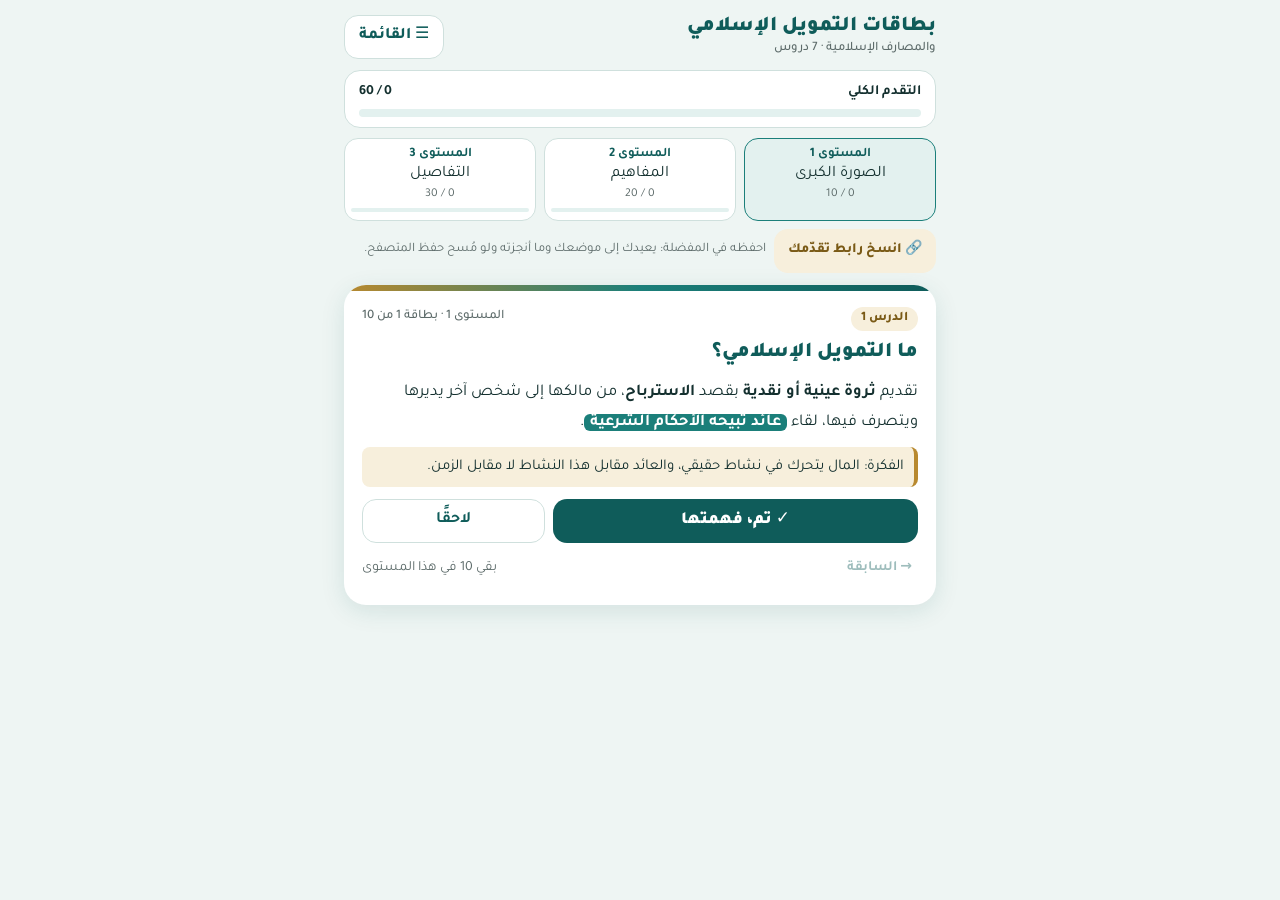
==== cards/index.html @ fa252588 "إضافة حزمة مذاكرة التمويل الإسلامي: المذكرة المدمجة والملخص وموقع البطاقات Co-Authored-By: Claude Op" ====
<!DOCTYPE html><html lang="ar" dir="rtl"><head><meta charset="utf-8"><meta name="viewport" content="width=device-width,initial-scale=1">
<title>بطاقات التمويل الإسلامي</title>
<link rel="preconnect" href="https://fonts.googleapis.com"><link rel="preconnect" href="https://fonts.gstatic.com" crossorigin>
<link href="https://fonts.googleapis.com/css2?family=Tajawal:wght@400;500;700;800;900&display=swap" rel="stylesheet">
<style>
/* VOICE: هادئ تعليمي، بطاقة مذاكرة واحدة في كل مرة
   IDEA: بطاقات الحفظ الورقية في علبة مرتبة بالمستويات
   PICTURE: البطاقة نفسها هي الصورة: بيضاء بشريط تدرّج علوي
   COLOUR and TYPE: أخضر مزرق teal مع ذهبي، خط تجوال
   LAYOUT: عمود واحد حتى 620px: رأس، تقدم، مستويات، بطاقة، أزرار */
:root{color-scheme:light dark;--bg:light-dark(#eef5f3,#0b1c1b);--card:light-dark(#fff,#132b2a);--ink:light-dark(#14302f,#e5f0ee);--mut:light-dark(#5d6b6a,#9fb5b2);--teal:light-dark(#0f5c5a,#5cc4bd);--teal2:#1b7f7a;--tealL:light-dark(#e3f1ef,#1b3b39);--gold:#b8892f;--goldL:light-dark(#f7efdc,#3a3020);--rose:light-dark(#9c3d3d,#e58a8a);--roseL:light-dark(#f6e6e3,#3a2222);--line:light-dark(#cfe0dd,#24423f)}
:root[data-theme=light]{color-scheme:light}:root[data-theme=dark]{color-scheme:dark}
*{box-sizing:border-box;min-width:0}
body{margin:0;background:var(--bg);color:var(--ink);font:16px/1.6 Tajawal,system-ui,sans-serif;overflow-x:clip}
.wrap{max-width:620px;margin:0 auto;padding:14px 14px 40px}
header{display:flex;align-items:center;justify-content:space-between;gap:10px;margin-bottom:10px}
header h1{font-size:21px;font-weight:900;margin:0;color:var(--teal);line-height:1.2}
header small{display:block;color:var(--mut);font-size:13px;font-weight:500}
button{font:inherit;cursor:pointer;border:0;border-radius:14px;min-height:44px}
button:focus-visible{outline:3px solid var(--gold);outline-offset:2px}
.menuBtn{background:var(--card);color:var(--teal);font-weight:800;padding:0 14px;border:1px solid var(--line)}
.total{background:var(--card);border:1px solid var(--line);border-radius:16px;padding:10px 14px;margin-bottom:10px}
.total .row{display:flex;justify-content:space-between;font-weight:700;font-size:14px}
.bar{height:8px;background:var(--tealL);border-radius:9px;overflow:hidden;margin-top:6px}
.bar i{display:block;height:100%;background:linear-gradient(to left,var(--gold),var(--teal2));border-radius:9px;transition:width .4s}
.levels{display:grid;grid-template-columns:repeat(3,minmax(0,1fr));gap:8px;margin-bottom:8px}
.lv{background:var(--card);border:1.5px solid var(--line);color:var(--ink);padding:8px 6px;text-align:center;position:relative;line-height:1.3}
.lv b{display:block;font-size:13px;color:var(--teal)}
.lv span{display:block;font-size:12px;color:var(--mut);margin-top:2px}
.lv .mini{height:4px;background:var(--tealL);border-radius:4px;margin-top:5px;overflow:hidden}.lv .mini i{display:block;height:100%;background:var(--teal2)}
.lv.on{border-color:var(--teal2);background:var(--tealL)}
.lv .ck{position:absolute;top:-7px;left:-5px;background:var(--gold);color:#fff;border-radius:50%;width:20px;height:20px;font-size:12px;line-height:20px;font-weight:900}
.link{display:flex;gap:8px;align-items:center;margin-bottom:12px;flex-wrap:wrap}
.link button{background:var(--goldL);color:#7a5a16;font-weight:800;padding:0 14px;font-size:14px}
.link p{margin:0;font-size:13px;color:var(--mut);flex:1 1 200px}
.card{background:var(--card);border-radius:22px;box-shadow:0 6px 24px rgba(15,92,90,.12);overflow:hidden;animation:in .35s ease}
.card::before{content:"";display:block;height:6px;background:linear-gradient(to left,var(--teal),var(--teal2),var(--gold))}
@keyframes in{from{opacity:0;transform:translateY(10px)}to{opacity:1;transform:none}}
@media(prefers-reduced-motion:reduce){.card{animation:none}}
.cin{padding:16px 18px 18px}
.meta{display:flex;justify-content:space-between;gap:8px;flex-wrap:wrap;margin-bottom:8px}
.chap{background:var(--goldL);color:#7a5a16;font-weight:800;font-size:13px;border-radius:20px;padding:2px 10px}
:root[data-theme=dark] .chap,:root[data-theme=dark] .link button{color:#e6c27a}
.pos{color:var(--mut);font-size:13px;font-weight:500}
.card h2{font-size:21px;font-weight:900;margin:2px 0 10px;color:var(--teal);line-height:1.35}
.body{font-size:16.5px;line-height:1.85}
.body ul,.body ol{margin:4px 0;padding-right:20px}
.body li{margin-bottom:3px}
.body table{width:100%;border-collapse:collapse;font-size:14.5px;margin:6px 0;line-height:1.5}
.body th{background:var(--teal2);color:#fff;padding:5px 7px;text-align:right}
.body td{border-bottom:1px solid var(--line);padding:5px 7px;vertical-align:top}
.body td:first-child{font-weight:700;color:var(--teal)}
.k{background:var(--teal2);color:#fff;border-radius:6px;padding:0 6px;font-weight:700}
.v{color:var(--gold);font-weight:700}
.tip{background:var(--goldL);border-right:4px solid var(--gold);border-radius:8px;padding:6px 10px;margin-top:8px;font-size:15px}
.warn{background:var(--roseL);border-right:4px solid var(--rose);border-radius:8px;padding:6px 10px;margin-top:8px;font-size:15px}
.done-badge{color:var(--teal2);font-weight:800;font-size:13px}
.acts{display:grid;grid-template-columns:2fr 1fr;gap:8px;margin-top:12px}
#ok{background:var(--teal);color:#fff;font-weight:900;font-size:17px}
:root[data-theme=dark] #ok{background:#1b7f7a}
#later{background:var(--card);color:var(--teal);border:1.5px solid var(--line);font-weight:700}
.sub{display:flex;justify-content:space-between;align-items:center;margin-top:8px;font-size:14px;color:var(--mut)}
.sub button{background:none;color:var(--teal);font-weight:700;padding:0 6px;min-height:36px}
.toast{position:fixed;bottom:20px;left:50%;transform:translateX(-50%);background:var(--teal);color:#fff;padding:8px 18px;border-radius:20px;font-weight:800;opacity:0;transition:.3s;pointer-events:none;z-index:9}
.toast.show{opacity:1}
.fin{text-align:center;padding:26px 18px}
.fin .big{font-size:52px}
.fin h2{margin:6px 0}
.fin button{display:block;width:100%;margin-top:10px;font-weight:800}
.fin .p1{background:var(--teal);color:#fff}.fin .p2{background:var(--tealL);color:var(--teal)}
.sheet{position:fixed;inset:0;background:rgba(0,0,0,.4);display:none;z-index:8}
.sheet.open{display:block}
.sheet .pn{position:absolute;bottom:0;left:0;right:0;max-height:80vh;overflow:auto;background:var(--card);border-radius:22px 22px 0 0;padding:14px 16px 24px;max-width:620px;margin:0 auto}
.sheet h3{margin:0 0 8px;color:var(--teal)}
.it{display:flex;gap:8px;align-items:center;width:100%;text-align:right;background:none;color:var(--ink);border-bottom:1px solid var(--line);border-radius:0;padding:6px 2px;font-size:15px}
.it .st{flex:none;width:24px;height:24px;border-radius:50%;background:var(--tealL);color:var(--teal);font-size:12px;line-height:24px;text-align:center;font-weight:800}
.it.d .st{background:var(--teal2);color:#fff}
.it.cur{background:var(--goldL)}
.rst{margin-top:12px;background:var(--roseL);color:var(--rose);font-weight:800;width:100%}
.confirm{display:none;margin-top:8px;gap:8px}.confirm.open{display:flex}
.confirm button{flex:1;font-weight:800}.confirm .y{background:var(--rose);color:#fff}.confirm .n{background:var(--tealL);color:var(--teal)}
.close{float:left;background:var(--tealL);color:var(--teal);font-weight:800;padding:0 12px}
</style></head><body>
<div class="wrap">
<header><div><h1>بطاقات التمويل الإسلامي</h1><small>والمصارف الإسلامية · 7 دروس</small></div><button class="menuBtn" id="menu">☰ القائمة</button></header>
<div class="total"><div class="row"><span>التقدم الكلي</span><span id="tot"></span></div><div class="bar"><i id="totBar"></i></div></div>
<div class="levels" id="levels"></div>
<div class="link"><button id="copy">🔗 انسخ رابط تقدّمك</button><p>احفظه في المفضلة: يعيدك إلى موضعك وما أنجزته ولو مُسح حفظ المتصفح.</p></div>
<main id="stage"></main>
</div>
<div class="sheet" id="sheet"><div class="pn"><button class="close" id="closeS">إغلاق</button><h3 id="sTitle"></h3><div id="sList"></div>
<button class="rst" id="rst">إعادة تعيين تقدّم هذا المستوى</button>
<div class="confirm" id="cf"><button class="y" id="cy">نعم، أعِد التعيين</button><button class="n" id="cn">تراجع</button></div></div></div>
<div class="toast" id="toast"></div>
<script>
{
const BASE="";
const LEVELS=[{n:1,name:"الصورة الكبرى"},{n:2,name:"المفاهيم"},{n:3,name:"التفاصيل"}];
const C=[
// ===== المستوى 1 =====
[1,"الدرس 1","ما التمويل الإسلامي؟","تقديم <b>ثروة عينية أو نقدية</b> بقصد <b>الاسترباح</b>، من مالكها إلى شخص آخر يديرها ويتصرف فيها، لقاء <span class='k'>عائد تبيحه الأحكام الشرعية</span>.<div class='tip'>الفكرة: المال يتحرك في نشاط حقيقي، والعائد مقابل هذا النشاط لا مقابل الزمن.</div>"],
[1,"الدرس 1","بماذا يفترق عن التمويل الربوي؟","محل العقد في الإسلامي <span class='k'>السلعة</span>، وفي الربوي <span class='k'>النقد</span>.<br>الإسلامي <b>عقد واحد</b> يجمع التمويل والتبادل، والربوي عقدان. ولا ربح في الإسلامي على <b>تأخير السداد</b>."],
[1,"الدرس 1","ما ضوابط التمويل الإسلامي؟","خمسة ضوابط: منع الربا، ووجود أصل حقيقي، والخلو من الغرر، وتقاسم المخاطر والعوائد، وعدم تمويل المحرمات.<div class='tip'>من ينهي هذه البطاقة يعرف «بوابة» أي صيغة: هل مرّت بالضوابط الخمسة؟</div>"],
[1,"الدرس 2","ما المصرف الإسلامي؟","مؤسسة مالية مصرفية <b>تجمع الأموال وتوظفها</b> وتقدم الخدمات المصرفية، وينص قانون إنشائها صراحة على الالتزام بالشريعة و<span class='k'>عدم التعامل بالفائدة</span> أخذًا وعطاءً.<br>نشأ في العصر الحديث: من مصر 1963 إلى التحول الواسع بعد 2000."],
[1,"الدرس 2","الوساطة الاستثمارية: قلب المصرف الإسلامي","البنك التقليدي <b>وسيط مالي</b>: يقترض بفائدة ويقرض بفائدة أعلى.<br>البنك الإسلامي <b>وسيط استثماري</b>: يكون <b>بائعًا أو مؤجرًا أو شريكًا أو رب مال</b>، ويربح من النشاط نفسه."],
[1,"الدرس 3","المرابحة للآمر بالشراء","العميل يعد بشراء سلعة، فيشتريها المصرف ويقبضها، ثم يبيعها له بربح.<br>ثلاث خطوات: <b>وعد ← تملّك وقبض ← بيع</b>."],
[1,"الدرس 3","التورق","شراء سلعة بثمن مؤجل ثم بيعها نقدًا للحصول على <b>السيولة</b>.<br>الفقهي الفردي <span class='k'>جائز</span>، والمصرفي المنظم والعكسي <b>لا يجوزان</b> بقرار مجمع الفقه الدولي 179."],
[1,"الدرس 4","الإيجار التمويلي (المنتهي بالتمليك)","المصرف يشتري السلعة، ثم يؤجرها للعميل بأقساط مدة معينة، ثم تنتقل ملكيتها له <b>ببيع أو هبة</b>.<br>حكمه: <b>عقدان في عقد محرّم</b>، و<b>عقدان منفصلان جائز بشروط</b>."],
[1,"الدرسان 5 و6","السلم والاستصناع","<b>السلم:</b> ثمن حالّ الآن، وسلعة موصوفة تُسلَّم لاحقًا.<br><b>الاستصناع:</b> طلب صنع شيء بمواصفات (كبناء منزل)، والثمن مؤجل غالبًا.<br>ولكلٍّ منهما صورة <b>موازية</b> يتوسط فيها البنك بعقدين."],
[1,"الدرس 7","البطاقات الائتمانية","أداة دفع وسحب تمكّن حاملها من <b>الشراء بأجل على ذمة مصدرها</b>.<br>لها ثلاثة أنواع وخمسة أطراف، وأحكامها في <span class='k'>المعيار الشرعي 61</span>."],
// ===== المستوى 2 =====
[2,"الدرس 1","تعريف التمويل (عامًا)","تحديد احتياجات الأفراد والمنظمات والشركات من الموارد النقدية، وتحديد سبل جمعها واستخدامها، مع الأخذ في الحسبان المخاطر المرتبطة بمشاريعهم.<div class='tip'>ثلاث كلمات: <b>الاحتياج · المصدر · المخاطر</b></div>"],
[2,"الدرس 1","التمويل في الاقتصاد الإسلامي: نشاطان","<table><tr><th>النشاط الربحي (المعاملات)</th><th>غير الربحي (التبرعات)</th></tr><tr><td>تحريم أكل أموال الناس بالباطل</td><td>القرض والوقف</td></tr><tr><td>الغرم بالغنم</td><td>الصدقة والزكاة</td></tr></table>سؤال الدرس: ما العلاقة بين <b>الربا والصدقة</b>؟"],
[2,"الدرس 1","العقود المسماة في النشاط الربحي (7)","<ol><li>البيع الآجل</li><li>السلم</li><li>الاستصناع</li><li>المشاركة</li><li>المضاربة</li><li>المساقاة والمزارعة</li><li>الإجارة</li></ol>"],
[2,"الدرس 1","خصائص التمويل الإسلامي (7)","<ol><li>المال وسيلة، فلا يحقق الربح من ذاته</li><li>ارتباط التمويل بالسوق الحقيقية</li><li>التملك أساس الربح</li><li>اعتماد السوق آلية لتحديد العائد</li><li>العدالة التعاقدية ومنع الاحتكار</li><li>الالتزام الأخلاقي</li><li>العدالة في توزيع الربح والخسارة</li></ol>"],
[2,"الدرس 1","الضوابط الخمسة بمعانيها","<table><tr><td>منع الربا</td><td>لا أخذ ولا دفع للفوائد</td></tr><tr><td>أصل حقيقي</td><td>سلعة أو خدمة حقيقية</td></tr><tr><td>الخلو من الغرر</td><td>وضوح تام في الشروط والأطراف</td></tr><tr><td>تقاسم المخاطر</td><td>لا ضمان للعائد دون مشاركة في المخاطر</td></tr><tr><td>لا محرمات</td><td>كالخمور والقمار</td></tr></table>"],
[2,"الدرس 2","تعريف البنك التقليدي","منشأة مصرّح لها حكوميًا، غرضها الرئيس <b>تجميع المدخرات</b> و<b>منح القروض</b>، إضافة إلى أعمال أخرى مرتبطة بهذه الأغراض.<div class='tip'>اسم وظيفته: <b>الوساطة المالية</b>.</div>"],
[2,"الدرس 2","التعريف الأنسب للبنك الإسلامي","«مؤسسات مالية مصرفية لتجميع الأموال وتوظيفها، وتقديم الخدمات المصرفية، وينص قانون إنشائها ونظامها الأساسي صراحةً على الالتزام بمبادئ الشريعة، وعلى عدم التعامل بالفائدة أخذًا وعطاءً».<br>وهو أنسب للبنوك المعاصرة من التعريفات السابقة."],
[2,"الدرس 2","خصائص النظام المصرفي الإسلامي (4)","<ol><li>الوساطة الاستثمارية</li><li>الغرم بالغنم وعلاقتها بالمخاطرة</li><li>خصائص العائد</li><li>الإرادة العقدية</li></ol>"],
[2,"الدرس 2","خصائص العائد (الربح) في المصارف الإسلامية","<ul><li>لا ربح بدون <b>عمل</b></li><li>ليس <b>محددًا</b>، بل <b>معلوم بحصة شائعة</b></li><li>يكون بعد <b>سلامة رأس المال</b></li><li>حدّه بتقدير المصرف، وقد تحدده الدولة للمصلحة أو الضرورة</li></ul>"],
[2,"الدرس 3","خطوات المرابحة وخطوات التورق المصرفي","<b>المرابحة:</b> الوعد بالشراء ← تملّك المصرف للسلعة وقبضها ← بيعها للعميل.<br><b>التورق المصرفي:</b> الخطوات نفسها + <span class='k'>بيع العميل للسلعة أو توكيل المصرف في بيعها</span>."],
[2,"الدرس 3","أنواع التورق في قرار 179","<table><tr><td>الفقهي</td><td>شراء سلعة بمؤجل وبيعها نقدًا بأقل غالبًا لغير من اشتُريت منه: <b>جائز</b> بشروط البيع</td></tr><tr><td>المنظم</td><td>يتولى البائع (الممول) ترتيب بيعها بنفسه أو بوكيل أو بتواطؤ: <b>لا يجوز</b></td></tr><tr><td>العكسي</td><td>المنظم نفسه، والمستورق هو المؤسسة: <b>لا يجوز</b></td></tr></table>"],
[2,"الدرس 4","الإيجار التمويلي: مفهومه ومراحله","<b>المفهوم:</b> شراء المصرف لسلعة ثم تأجيرها للعميل مقابل أقساط مدة معينة، تنتقل بعدها ملكيتها له ببيع أو هبة.<br><b>المراحل:</b> رغبة العميل والوعد بالاستئجار ← شراء البنك للسلعة وقبضها ← تأجيرها ← انتقال الملكية."],
[2,"الدرس 4","الفرق بين البيع والإجارة","<table><tr><th></th><th>الإيجار</th><th>البيع</th></tr><tr><td>اللزوم</td><td>لازم</td><td>لازم</td></tr><tr><td>التملك</td><td>المنفعة دون العين</td><td>العين مع المنفعة</td></tr><tr><td>الضمان</td><td>على المؤجر</td><td>على المشتري</td></tr><tr><td>الفسخ</td><td>بتلف العين، والتعدي والتفريط، والعيب والغبن والتدليس</td><td>بالعيب والغبن والتدليس فقط</td></tr></table>"],
[2,"الدرس 5","تعريف السلم وحكمته","<b>التعريف:</b> عقد على موصوف في الذمة، مؤجَّل، بثمن مقبوض في مجلس العقد.<br><b>مثاله:</b> 100 كيلو تمر بمواصفات محددة تُسلَّم بعد شهر، مقابل ألف ريال حالّة.<br><b>حكمته:</b> التمويل للبائع، والاسترخاص للمشتري."],
[2,"الدرس 6","الفرق بين السلم والاستصناع","<table><tr><th></th><th>السلم</th><th>الاستصناع</th></tr><tr><td>العقد</td><td>بيع موصوف في الذمة</td><td>بيع + إجارة</td></tr><tr><td>خيار الشرط والعربون</td><td>يمتنع</td><td>يجوز</td></tr><tr><td>تأجيل رأس المال</td><td>يمتنع</td><td>يجوز</td></tr><tr><td>الشرط الجزائي</td><td>يمتنع</td><td>يجوز</td></tr></table>"],
[2,"الدرس 7","تعريف بطاقة الائتمان","أداة دفع وسحب، يصدرها مصرف تجاري أو مؤسسة مالية، تمكّن حاملها من <b>الشراء بأجل على ذمة مصدرها</b>، وتمكّنه من الحصول على <b>خدمات خاصة</b>."],
[2,"الدرس 7","أنواع البطاقات وأطرافها","<b>الأنواع:</b> بطاقة الحسم الفوري (المغطاة) · الائتمان غير المتجدد · الائتمان المتجدد.<br><b>الأطراف:</b> مصدر البطاقة · حاملها (العميل) · الشركة الراعية · قابل البطاقة (التاجر) · بنك قابل البطاقة (بنك التاجر)."],
[2,"الدرس 2","الريبو والريبو العكسي والسايبور","<b>الريبو (Repo = Repurchase):</b> «إعادة الشراء»، سعر إقراض البنك المركزي للبنوك التجارية.<br><b>الريبو العكسي:</b> سعر ما تودعه البنوك لدى المركزي.<br><b>السايبور:</b> سعر الفائدة بين البنوك."],
[2,"الدرس 5","لا تخلط: المسلِم والمسلَم إليه","<b>المسلِم</b> (بكسر اللام): المشتري الذي يدفع الثمن حالًّا.<br><b>المسلَم إليه</b> (بفتح اللام): البائع الذي يسلّم السلعة لاحقًا.<br><b>المسلَم فيه:</b> السلعة.<div class='tip'>المسلِم «أسلَمَ» المال، والمال أُسلِم إليه.</div>"],
[2,"الدرس 6","لا تخلط: المستصنِع والصانع","<b>المستصنِع:</b> طالب الصنعة، أي المشتري (العميل).<br><b>الصانع:</b> المنفّذ، أي البائع (المقاول).<br>في الاستصناع الموازي يكون البنك <b>صانعًا</b> مع العميل و<b>مستصنِعًا</b> مع المقاول."],
// ===== المستوى 3 =====
[3,"الدرس 1","البيع والربا: منفعة التبادل","الربا يقع في <b>المتماثلات</b>، فلولا الأجل لم تتحقق الفائدة.<br>أما البيع فيحقق <b>منفعة التبادل</b> ولو لم يكن فيه أجل."],
[3,"الدرس 1","البيع والربا: انتفاع الأطراف والحافز التنموي","<b>انتفاع الأطراف:</b> دخول جميع أفراد المجتمع في السوق بالبيع والشراء لا يضر الاقتصاد بل العكس، والربا يدمّره.<br><b>الحافز التنموي:</b> الربا يؤدي إلى انقطاع المنافع وتعطّل الصناعات، والبيع يحفزها."],
[3,"الدرس 1","الإسلامي والربوي: الجدول الكامل","<table><tr><th></th><th>الإسلامي</th><th>الربوي</th></tr><tr><td>محل العقد</td><td>السلعة</td><td>النقد</td></tr><tr><td>آلية التعاقد</td><td>عقد واحد يجمع التمويل والتبادل</td><td>عقدان: تمويل ثم تبادل</td></tr><tr><td>بعد القرض</td><td>لا ربح في تأخير السداد</td><td>ربح في تأخير السداد</td></tr><tr><td>التكلفة</td><td>ربح ثابت</td><td>فائدة تأخيرية وتكاليف خدمة الدين</td></tr></table>"],
[3,"الدرس 1","مثال القرية المنكوبة","5 أصدقاء يقترض كل منهم 100 دينار، فالمجموع <b>500</b>.<br>الفائدة السنوية 8%، فعلى كل شخص 108، والمطلوب <b>540</b>.<br>المتاح 500، فالعجز <b>40</b>، فيُقترض لسداده بفائدة جديدة فيتراكم الدين.<div class='warn'>تزيد الديون بينما تبقى النقود المتاحة محدودة.</div>"],
[3,"الدرس 2","تعريفات أخرى للبنك الإسلامي","<ul><li>مؤسسة مصرفية لتجميع الأموال وتوظيفها في نطاق الشريعة، بما يخدم <b>مجتمع التكافل</b> ويحقق <b>عدالة التوزيع</b>.</li><li>مؤسسة نقدية مالية تجلب الموارد النقدية وتوظفها شرعًا لتحقيق <b>التنمية الاقتصادية والتقدم الاجتماعي</b>.</li><li>مؤسسة مالية استثمارية ذات <b>رسالة تنموية وإنسانية واجتماعية</b>.</li></ul>"],
[3,"الدرس 2","النشأة (1): من أوروبا إلى مصر","<ul><li><b>أواخر ق16م:</b> البنوك التجارية في أوروبا</li><li><b>منتصف ق19م:</b> البنوك التقليدية في العالم الإسلامي مع المد الاستعماري</li><li><b>1963م:</b> بنوك الادخار المحلية بمصر (د. أحمد النجار)</li><li><b>1971م:</b> بنك ناصر الاجتماعي</li></ul>"],
[3,"الدرس 2","النشأة (2): أول البنوك الإسلامية","<ul><li><b>1975م:</b> بنك دبي الإسلامي، أول بنك إسلامي خاص، أسسه سعيد أحمد لوتاه</li><li><b>1977م:</b> بنك فيصل الإسلامي في السودان ومصر، وبيت التمويل الكويتي، ومصرف الراجحي في السعودية</li></ul><div class='tip'>63 مصر · 75 دبي · 77 فيصل</div>"],
[3,"الدرس 2","النشأة (3): المجموعات والتوسع","<ul><li><b>أواخر السبعينات:</b> دار المال الإسلامي (محمد الفيصل)، ومجموعة البركة (صالح كامل)</li><li><b>مطلع الثمانينات:</b> الدول الإسلامية الآسيوية، والامتداد إلى أوروبا</li><li><b>التسعينات:</b> زيادة العدد ورؤوس الأموال، والندوات والمؤتمرات، والقوانين المنظمة</li></ul>"],
[3,"الدرس 2","النشأة (4): تحوّل البنوك التقليدية","تحولت بنوك تقليدية إلى المصرفية الإسلامية:<ul><li>بنك الشارقة <b>2002</b></li><li>بنك الجزيرة <b>2007</b></li><li>البنك الأهلي <b>2008</b></li></ul>"],
[3,"الدرس 2","الوساطة في البنكين بالتفصيل","<table><tr><th></th><th>التقليدي</th><th>الإسلامي</th></tr><tr><td>أصحاب الودائع</td><td>يقترض منهم بفائدة 2%</td><td>الجاري: قرض بلا فائدة<br>الاستثماري: مشاركة بربح</td></tr><tr><td>مستخدمو الأموال</td><td>يقرضهم بفائدة 3%</td><td>بائع/مؤجر/شريك/رب مال، والعميل مشترٍ/مستأجر/شريك/مضارب</td></tr></table>"],
[3,"الدرس 2","مثال: حساب العوائد (مضاربة)","إيداع <b>50,000</b> من 17/9/2023 إلى 16/12/2023 (<b>3 أشهر</b>)، بمعدل ربح متوقع <b>5.1%</b>، غير قابل للتجديد ← ربح متوقع <b>637.5</b>.<br>فترات الاستثمار: شهر، 3 أشهر، 6 أشهر، إلى 12 شهرًا."],
[3,"الدرس 2","مثال: بنك البلاد (مدة أطول = عائد أعلى)","الحد الأدنى 100,000:<table><tr><th>المدة</th><th>معدل الربح</th><th>العائد المتوقع</th></tr><tr><td>شهر</td><td>5.27%</td><td>439.6</td></tr><tr><td>3 أشهر</td><td>5.65%</td><td>1,414.2</td></tr><tr><td>6 أشهر</td><td>5.77%</td><td>2,886.2</td></tr><tr><td>12 شهرًا</td><td>5.88%</td><td>5,879.1</td></tr></table>"],
[3,"الدرس 2","قرار البنك المركزي السعودي (26 يوليو 2023)","<ul><li>رفع <b>الريبو</b> 25 نقطة أساس إلى <b>6.00%</b></li><li>رفع <b>الريبو العكسي</b> 25 نقطة أساس إلى <b>5.50%</b></li><li>الهدف: <b>المحافظة على الاستقرار النقدي</b></li></ul>"],
[3,"الدرس 2","من الريبو إلى المستهلك","ريبو المركزي <b>6%</b> ← سايبور بين البنوك <b>5.9%</b> ← على المستهلك: سايبور + 3 = <b>8.9%</b>."],
[3,"الدرس 2","التكليفات المشتركة","المقارنة بين قرارات الهيئات الشرعية (الراجحي، البلاد، الجزيرة، الإنماء، الأهلي) وقرارات هيئات الاجتهاد الجماعي (مجمع الفقه الدولي، المجمع الفقهي بالرابطة، المعايير الشرعية) في:<br>المرابحة والتورق · الإجارة والسلم والاستصناع · البطاقات · الحسابات والصناديق · الصكوك."],
[3,"الدرس 3","التورق الفردي والمنظم (1)","<table><tr><th></th><th>الفردي</th><th>المنظم</th></tr><tr><td>طبيعته</td><td>بسيط على بضاعة حقيقية</td><td>مركّب منظم، سلع محددة في أسواق دولية</td></tr><tr><td>البائع</td><td>المستورق نفسه</td><td>البنك بتوكيل من العميل</td></tr><tr><td>قبض الثمن</td><td>المستورق من المشتري</td><td>البنك ثم يعطيه للعميل</td></tr></table>"],
[3,"الدرس 3","التورق الفردي والمنظم (2)","<table><tr><th></th><th>الفردي</th><th>المنظم</th></tr><tr><td>علاقة البائع</td><td>لا علاقة له بهدف المشتري</td><td>تفاهم بين الطرفين</td></tr><tr><td>الاتفاق المسبق</td><td>لا يوجد</td><td>لا بد منه</td></tr><tr><td>الأطراف</td><td>ثلاثة</td><td>رابع هو البنك</td></tr></table>"],
[3,"الدرس 3","قرار 179 (19/5): البيانات وعلة المنع","مجمع الفقه الإسلامي الدولي، الدورة 19، الشارقة، 1–5 جمادى الأولى 1430هـ (26–30 أبريل 2009م).<div class='warn'><b>العلة:</b> في المنظم والعكسي تواطؤ بين الممول والمستورق صراحة أو ضمنًا أو عرفًا، تحايلًا لتحصيل نقد حاضر بأكثر منه في الذمة، وهو ربا.</div>"],
[3,"الدرس 3","قرار 179: التوصيات","<ol><li>التأكيد على المصارف باستخدام الصيغ المشروعة وتجنب المحرمة والمشبوهة، بما يحقق مقاصد الشريعة ويجلّي فضيلة الاقتصاد الإسلامي.</li><li>تشجيع <b>القرض الحسن</b> لتجنيب المحتاجين اللجوء للتورق، وإنشاء صناديق له.</li></ol>"],
[3,"الدرس 3","تساؤلات المرابحة (المعايير الشرعية)","<ul><li>المواعدة الملزمة للطرفين</li><li>شراء سلعة دفع العميل عربونًا لمالكها</li><li>العربون وهامش الجدية وحكمه عند النكول</li><li>توكيل الآمر بالشراء</li><li>التأمين والشحن قبل العقد</li><li>حلول الأقساط · غرامة التأخير · الحطيطة عند السداد المبكر</li></ul>"],
[3,"الدرس 3","تساؤلات التورق","<ul><li>شراء سلعة غير مقصودة لذاتها بغرض التورق</li><li>التورق في الأسواق المنظمة كالمعادن وزيت النخيل</li><li>بيع السلعة إلى بائعها الأول أو رجوعها له</li><li>توكيل العميل المصرف في بيع السلعة</li></ul>"],
[3,"الدرس 4","مثال موسى بالأرقام","موسى راتبه قليل ويريد سيارة:<ol><li>البنك يشتريها بـ<b>100 ألف</b> نقدًا ويتملكها</li><li>يؤجرها لموسى 5 سنوات بـ<b>110 آلاف</b> أقساطًا</li><li>تنتقل الملكية بـ<b>20 ألفًا</b> (بيع بدفعة أخيرة) أو هبة</li></ol>"],
[3,"الدرس 4","فتوى هيئة كبار العلماء بالتحريم","حين نشأ العقد إيجارًا وبيعًا في عقد واحد، حُرّم لأسباب:<ol><li>عقدان على عين واحدة غير مستقر على أحدهما، مختلفان متنافيان في الحكم</li><li>الأجرة تقدَّر بأكثر من المعتاد لاعتبار التملك</li><li>يؤدي إلى التساهل في الديون</li></ol>"],
[3,"الدرس 4","قرار مجمع الفقه: شروط الجواز","إذا كان العقدان <b>منفصلين</b> جاز بشروط:<ol><li>أجرة فعلية لا ساترة للبيع</li><li>ضمان العين المؤجرة على المالك لا المستأجر</li><li>تطبيق أحكام الإجارة طوال المدة</li><li>الصيانة الأساسية على المؤجر، والتشغيلية على المستأجر</li></ol><div class='tip'>أجرة · ضمان · أحكام · صيانة</div>"],
[3,"الدرس 4","تساؤلات الإيجار التمويلي (1)","<ul><li>طلب العميل شراء سلعة ووعده باستئجارها</li><li>مبلغ تحجزه المؤسسة ضمانًا للجدية</li><li>حساب الضرر الفعلي في الإجارة التمويلية والتشغيلية</li><li>شراء عين من شخص ثم إجارتها عليه</li><li>تأجير الموصوف في الذمة</li><li>تحميل المستأجر الصيانة الأساسية</li><li>من يتحمل التأمين؟ وتضمينه في الأجرة</li></ul>"],
[3,"الدرس 4","تساؤلات الإيجار التمويلي (2)","<ul><li>الأجرة المتغيرة وربطها بمؤشر</li><li>اشتراط حلول جميع الأقساط، وانتفاع المستأجر بعدها</li><li>زيادة الأجرة عند التأخر</li><li>بيع العين المؤجرة لغير المستأجر</li><li>تحديد طريقة التملك وإلزامه</li><li>التملك بهبة مشروطة بسداد الأقساط</li><li>تلف العين: هل يستحق العميل الزائد عن أجرة المثل؟</li></ul>"],
[3,"الدرس 5","السلم الموازي بالأرقام","<b>العقد 1 (أجل 25/6):</b> البنك (مسلِم) يدفع للمزارع 50 ألفًا حالّة مقابل 10 أطنان برتقال.<br><b>العقد 2 (أجل 1/7):</b> التاجر (مسلِم) يدفع للبنك 60 ألفًا حالّة مقابل 10 أطنان برتقال.<div class='tip'>البنك مشترٍ ثم بائع، وفرقه 10 آلاف.</div>"],
[3,"الدرس 6","الاستصناع الموازي بالأرقام","<b>العقد 1 (أجل 25/7):</b> العميل (مستصنِع) يدفع للبنك (صانع) 500 ألف مؤجلة غالبًا لبناء منزل بمواصفات.<br><b>العقد 2 (أجل 25/6):</b> البنك (مستصنِع) يدفع للمقاول (صانع) 450 ألفًا.<div class='tip'>أجل المقاول قبل أجل العميل.</div>"],
[3,"الدرسان 5 و6","أبرز تساؤلات السلم والاستصناع","<b>السلم:</b> تأخير رأس المال · كونه دينًا · السلم في المعيّن · شروط المسلَم فيه · بيعه قبل قبضه · الشرط الجزائي · حكم الموازي · المتاجر الإلكترونية.<br><b>الاستصناع:</b> اللزوم · العقد قبل التملك · البراءة من العيوب · توكيل الغير · العربون · الظروف الطارئة · اختلاف الصفات · الشرط الجزائي."],
[3,"الدرس 7","تساؤلات المعيار 61 للبطاقات","<ul><li>تكييف علاقة المصدر بالحامل (عند الإصدار والاستخدام)</li><li>علاقة التاجر ببنك التاجر</li><li>رسوم الإصدار والتجديد والسحب والتقسيط</li><li>تكييف عمولة التاجر</li><li>شراء الذهب والفضة بالبطاقة</li><li>الهدايا والمزايا · سداد الرسوم بتورق</li></ul>"]
];
const cnt={};const CARDS=C.map(([l,ch,t,b])=>{cnt[l]=(cnt[l]||0)+1;return{id:`L${l}-${cnt[l]}`,l,ch,t,b}});
LEVELS.forEach(L=>L.total=CARDS.filter(c=>c.l===L.n).length);
const KEY="tamwil-cards-v1";
let S={done:{},level:1,order:{}};
try{const x=JSON.parse(localStorage.getItem(KEY)||"null");if(x&&x.done)S=Object.assign(S,x)}catch(e){}
let cur=null,hist=[],view="card";
const $=id=>document.getElementById(id);
const save=()=>{try{localStorage.setItem(KEY,JSON.stringify(S))}catch(e){}};
const lvCards=n=>{const ids=CARDS.filter(c=>c.l===n).map(c=>c.id);let o=(S.order[n]||[]).filter(i=>ids.includes(i));ids.forEach(i=>{if(!o.includes(i))o.push(i)});S.order[n]=o;return o.map(i=>CARDS.find(c=>c.id===i))};
const doneIn=n=>CARDS.filter(c=>c.l===n&&S.done[c.id]).length;
/* رابط التقدم: #p<hex>l<n>c<id-index> (حروف وأرقام فقط) */
const P={enc(){let h="";for(let i=0;i<CARDS.length;i+=4){let v=0;for(let j=0;j<4;j++)if(CARDS[i+j]&&S.done[CARDS[i+j].id])v|=1<<j;h+=v.toString(16)}const ci=cur?CARDS.findIndex(c=>c.id===cur):0;return`p${h}l${S.level}c${ci}`},
 dec(s){const m=/^#?p([0-9a-f]+)l(\d+)c(\d+)$/.exec(s||"");if(!m)return null;const d={};[...m[1]].forEach((ch,k)=>{const v=parseInt(ch,16);for(let j=0;j<4;j++)if(v>>j&1&&CARDS[k*4+j])d[CARDS[k*4+j].id]=1});return{done:d,level:+m[2],c:CARDS[+m[3]]}},
 sync(){try{history.replaceState(null,"","#"+P.enc())}catch(e){}},
 url(){return(BASE||location.href.split("#")[0])+"#"+P.enc()}};
{const r=P.dec(location.hash);if(r){const before=Object.keys(S.done).length,inLink=Object.keys(r.done).length;Object.assign(S.done,r.done);if(inLink>=before&&LEVELS.some(L=>L.n===r.level)){S.level=r.level;if(r.c&&r.c.l===r.level)cur=r.c.id}save()}}
function toast(t){const e=$("toast");e.textContent=t;e.classList.add("show");clearTimeout(e._t);e._t=setTimeout(()=>e.classList.remove("show"),1500)}
function nextOf(n){const cs=lvCards(n);return cs.find(c=>!S.done[c.id])}
function head(){const all=CARDS.length,d=Object.keys(S.done).filter(k=>CARDS.some(c=>c.id===k)).length;$("tot").textContent=`${d} / ${all}`;$("totBar").style.width=(d/all*100)+"%";
 $("levels").innerHTML=LEVELS.map(L=>{const d=doneIn(L.n);return`<button class="lv ${S.level===L.n?"on":""}" data-l="${L.n}">${d===L.total?'<span class="ck">✓</span>':""}<b>المستوى ${L.n}</b>${L.name}<span>${d} / ${L.total}</span><div class="mini"><i style="width:${d/L.total*100}%"></i></div></button>`}).join("")}
function render(){head();const st=$("stage");const L=LEVELS.find(x=>x.n===S.level);const cs=lvCards(S.level);
 if(view==="fin"){const last=S.level===LEVELS[LEVELS.length-1].n;st.innerHTML=`<div class="card"><div class="fin"><div class="big">🎉</div><h2>أتممت المستوى ${L.n}: ${L.name}</h2><p>${last?"أنهيت كل مستويات المقرر، بارك الله لك.":"أحسنت، ثبّتّ هذا المستوى."}</p>${last?"":`<button class="p1" id="nx">انتقل إلى المستوى ${L.n+1}</button>`}<button class="p2" id="rv">راجع بطاقات هذا المستوى</button></div></div>`;
  if(!last)$("nx").onclick=()=>goLevel(L.n+1);$("rv").onclick=()=>{view="card";cur=cs[0].id;hist=[];render()};P.sync();return}
 if(!cur||!cs.some(c=>c.id===cur)){const n=nextOf(S.level);if(!n){view="fin";return render()}cur=n.id}
 const c=CARDS.find(x=>x.id===cur),i=cs.findIndex(x=>x.id===cur)+1,left=cs.filter(x=>!S.done[x.id]).length,isD=!!S.done[c.id];
 st.innerHTML=`<div class="card" id="cd"><div class="cin"><div class="meta"><span class="chap">${c.ch}</span><span class="pos">المستوى ${L.n} · بطاقة ${i} من ${cs.length} ${isD?'<span class="done-badge">· ✓ منجزة</span>':""}</span></div><h2>${c.t}</h2><div class="body">${c.b}</div>
 <div class="acts"><button id="ok">✓ تم، فهمتها</button><button id="later">${isD?"إلغاء تم":"لاحقًا"}</button></div>
 <div class="sub"><button id="prev" ${hist.length?"":"disabled style='opacity:.4'"}>→ السابقة</button><span>بقي ${left} في هذا المستوى</span></div></div></div>`;
 $("ok").onclick=()=>{S.done[c.id]=1;save();hist.push(c.id);toast("أحسنت");const n=nextAfter(c.id);if(!n){view="fin";cur=null}else cur=n.id;render()};
 $("later").onclick=()=>{if(isD){delete S.done[c.id];save();render();return}const o=S.order[S.level];o.splice(o.indexOf(c.id),1);o.push(c.id);save();hist.push(c.id);const n=nextAfter(c.id,true);cur=n?n.id:c.id;render()};
 $("prev").onclick=()=>{if(hist.length){cur=hist.pop();render()}};
 P.sync()}
function nextAfter(id,skip){const cs=lvCards(S.level);const k=cs.findIndex(c=>c.id===id);const rest=cs.slice(k+1).concat(cs.slice(0,k+1));return rest.find(c=>!S.done[c.id]&&(!skip||c.id!==id))}
function goLevel(n){S.level=n;view="card";cur=null;hist=[];save();render();window.scrollTo({top:0,behavior:"smooth"})}
$("levels").addEventListener("click",e=>{const b=e.target.closest(".lv");if(b)goLevel(+b.dataset.l)});
$("menu").onclick=()=>{const L=LEVELS.find(x=>x.n===S.level);$("sTitle").textContent=`المستوى ${L.n}: ${L.name}`;
 $("sList").innerHTML=lvCards(S.level).map((c,i)=>`<button class="it ${S.done[c.id]?"d":""} ${c.id===cur?"cur":""}" data-id="${c.id}"><span class="st">${S.done[c.id]?"✓":i+1}</span>${c.t}</button>`).join("");$("cf").classList.remove("open");$("sheet").classList.add("open")};
$("sList").addEventListener("click",e=>{const b=e.target.closest(".it");if(!b)return;if(cur)hist.push(cur);cur=b.dataset.id;view="card";$("sheet").classList.remove("open");render()});
$("closeS").onclick=()=>$("sheet").classList.remove("open");
$("sheet").addEventListener("click",e=>{if(e.target.id==="sheet")$("sheet").classList.remove("open")});
$("rst").onclick=()=>$("cf").classList.add("open");$("cn").onclick=()=>$("cf").classList.remove("open");
$("cy").onclick=()=>{CARDS.filter(c=>c.l===S.level).forEach(c=>delete S.done[c.id]);delete S.order[S.level];save();cur=null;hist=[];view="card";$("sheet").classList.remove("open");render();toast("أُعيد تعيين المستوى")};
$("copy").onclick=async()=>{const u=P.url();let ok=false;try{await navigator.clipboard.writeText(u);ok=true}catch(e){}
 if(!ok){try{const t=document.createElement("textarea");t.value=u;document.body.appendChild(t);t.select();ok=document.execCommand("copy");t.remove()}catch(e){}}
 if(ok)toast("نُسخ رابط تقدّمك");else{const st=$("stage");st.insertAdjacentHTML("afterbegin",`<div class="tip" style="margin-bottom:10px;word-break:break-all">انسخ هذا الرابط: ${u}</div>`)}};
window.__LEVELS=LEVELS;
render();
}
</script>
</body></html>
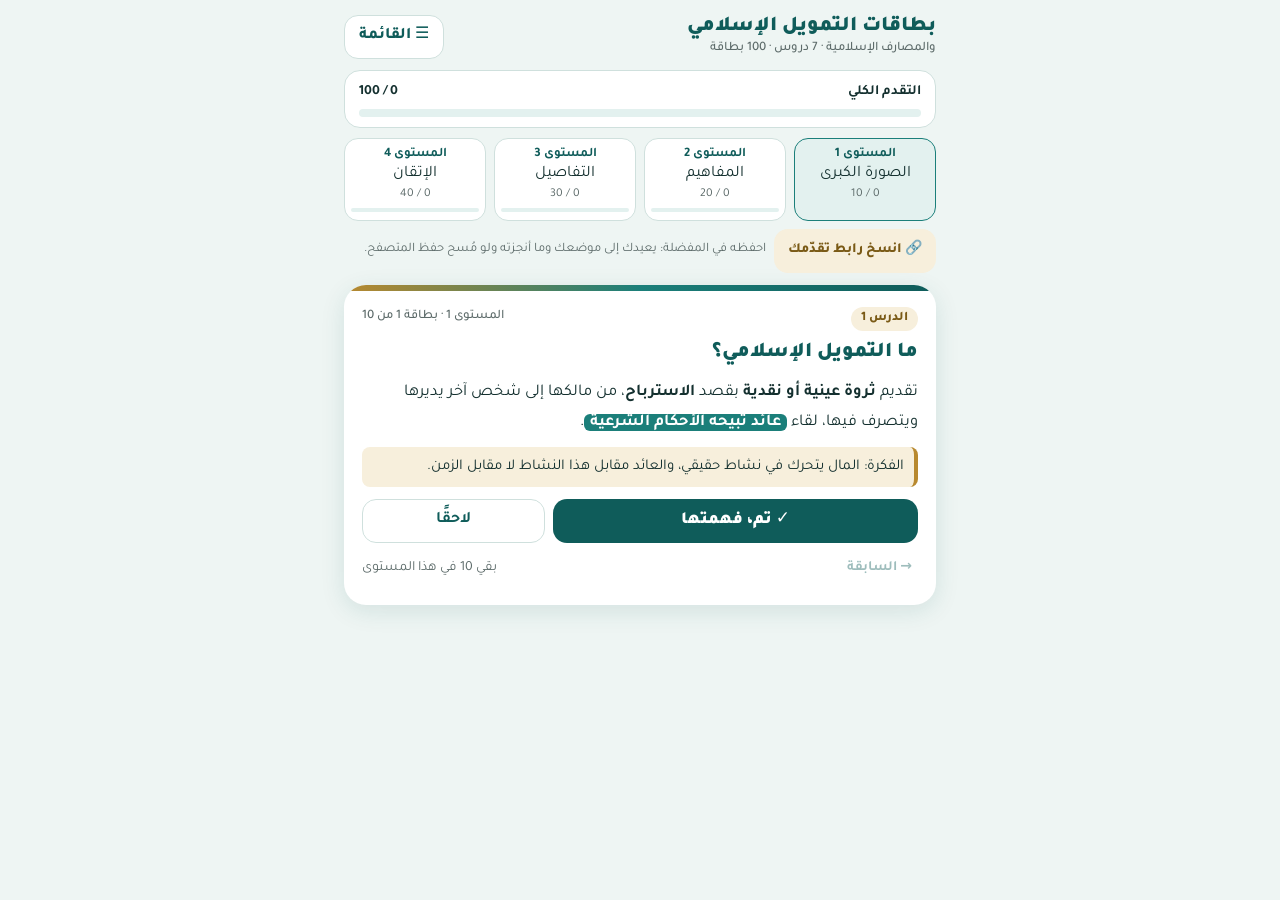
==== commit 609a59ca: "إضافة مستوى الإتقان: 40 بطاقة تجيب عن تساؤلات المذكرة من معايير أيوفي (صار الموقع 100 بطاقة في 4 مست" ====
--- a/cards/index.html
+++ b/cards/index.html
@@ -23,7 +23,8 @@
 .total .row{display:flex;justify-content:space-between;font-weight:700;font-size:14px}
 .bar{height:8px;background:var(--tealL);border-radius:9px;overflow:hidden;margin-top:6px}
 .bar i{display:block;height:100%;background:linear-gradient(to left,var(--gold),var(--teal2));border-radius:9px;transition:width .4s}
-.levels{display:grid;grid-template-columns:repeat(3,minmax(0,1fr));gap:8px;margin-bottom:8px}
+.levels{display:grid;grid-template-columns:repeat(2,minmax(0,1fr));gap:8px;margin-bottom:8px}
+@media(min-width:560px){.levels{grid-template-columns:repeat(4,minmax(0,1fr))}}
 .lv{background:var(--card);border:1.5px solid var(--line);color:var(--ink);padding:8px 6px;text-align:center;position:relative;line-height:1.3}
 .lv b{display:block;font-size:13px;color:var(--teal)}
 .lv span{display:block;font-size:12px;color:var(--mut);margin-top:2px}
@@ -82,7 +83,7 @@
 .close{float:left;background:var(--tealL);color:var(--teal);font-weight:800;padding:0 12px}
 </style></head><body>
 <div class="wrap">
-<header><div><h1>بطاقات التمويل الإسلامي</h1><small>والمصارف الإسلامية · 7 دروس</small></div><button class="menuBtn" id="menu">☰ القائمة</button></header>
+<header><div><h1>بطاقات التمويل الإسلامي</h1><small>والمصارف الإسلامية · 7 دروس · 100 بطاقة</small></div><button class="menuBtn" id="menu">☰ القائمة</button></header>
 <div class="total"><div class="row"><span>التقدم الكلي</span><span id="tot"></span></div><div class="bar"><i id="totBar"></i></div></div>
 <div class="levels" id="levels"></div>
 <div class="link"><button id="copy">🔗 انسخ رابط تقدّمك</button><p>احفظه في المفضلة: يعيدك إلى موضعك وما أنجزته ولو مُسح حفظ المتصفح.</p></div>
@@ -95,7 +96,7 @@
 <script>
 {
 const BASE="";
-const LEVELS=[{n:1,name:"الصورة الكبرى"},{n:2,name:"المفاهيم"},{n:3,name:"التفاصيل"}];
+const LEVELS=[{n:1,name:"الصورة الكبرى"},{n:2,name:"المفاهيم"},{n:3,name:"التفاصيل"},{n:4,name:"الإتقان"}];
 const C=[
 // ===== المستوى 1 =====
 [1,"الدرس 1","ما التمويل الإسلامي؟","تقديم <b>ثروة عينية أو نقدية</b> بقصد <b>الاسترباح</b>، من مالكها إلى شخص آخر يديرها ويتصرف فيها، لقاء <span class='k'>عائد تبيحه الأحكام الشرعية</span>.<div class='tip'>الفكرة: المال يتحرك في نشاط حقيقي، والعائد مقابل هذا النشاط لا مقابل الزمن.</div>"],
@@ -159,7 +160,48 @@
 [3,"الدرس 5","السلم الموازي بالأرقام","<b>العقد 1 (أجل 25/6):</b> البنك (مسلِم) يدفع للمزارع 50 ألفًا حالّة مقابل 10 أطنان برتقال.<br><b>العقد 2 (أجل 1/7):</b> التاجر (مسلِم) يدفع للبنك 60 ألفًا حالّة مقابل 10 أطنان برتقال.<div class='tip'>البنك مشترٍ ثم بائع، وفرقه 10 آلاف.</div>"],
 [3,"الدرس 6","الاستصناع الموازي بالأرقام","<b>العقد 1 (أجل 25/7):</b> العميل (مستصنِع) يدفع للبنك (صانع) 500 ألف مؤجلة غالبًا لبناء منزل بمواصفات.<br><b>العقد 2 (أجل 25/6):</b> البنك (مستصنِع) يدفع للمقاول (صانع) 450 ألفًا.<div class='tip'>أجل المقاول قبل أجل العميل.</div>"],
 [3,"الدرسان 5 و6","أبرز تساؤلات السلم والاستصناع","<b>السلم:</b> تأخير رأس المال · كونه دينًا · السلم في المعيّن · شروط المسلَم فيه · بيعه قبل قبضه · الشرط الجزائي · حكم الموازي · المتاجر الإلكترونية.<br><b>الاستصناع:</b> اللزوم · العقد قبل التملك · البراءة من العيوب · توكيل الغير · العربون · الظروف الطارئة · اختلاف الصفات · الشرط الجزائي."],
-[3,"الدرس 7","تساؤلات المعيار 61 للبطاقات","<ul><li>تكييف علاقة المصدر بالحامل (عند الإصدار والاستخدام)</li><li>علاقة التاجر ببنك التاجر</li><li>رسوم الإصدار والتجديد والسحب والتقسيط</li><li>تكييف عمولة التاجر</li><li>شراء الذهب والفضة بالبطاقة</li><li>الهدايا والمزايا · سداد الرسوم بتورق</li></ul>"]
+[3,"الدرس 7","تساؤلات المعيار 61 للبطاقات","<ul><li>تكييف علاقة المصدر بالحامل (عند الإصدار والاستخدام)</li><li>علاقة التاجر ببنك التاجر</li><li>رسوم الإصدار والتجديد والسحب والتقسيط</li><li>تكييف عمولة التاجر</li><li>شراء الذهب والفضة بالبطاقة</li><li>الهدايا والمزايا · سداد الرسوم بتورق</li></ul>"],
+// ===== المستوى 4: الإتقان (أجوبة تساؤلات المذكرة من معايير أيوفي) =====
+[4,"الدرس 3 · م8","المواعدة الملزمة في وثيقة الوعد","<span class='k'>لا تجوز</span> المواعدة الملزمة للطرفين في وثيقة الوعد. والوعد نفسه ليس من لوازم المرابحة.<br>وتجوز المواعدة إذا كان فيها <b>خيار للطرفين أو لأحدهما</b> (2/3).<div class='tip'>المواعدة الملزمة للطرفين تشبه العقد، فتكون بيعًا لما لا يملكه المصرف.</div>"],
+[4,"الدرس 3 · م8","العميل دفع عربونًا للبائع الأول","يجب إلغاء الارتباط العقدي السابق بين العميل والبائع الأصلي <b>بإقالة حقيقية لا صورية</b>.<br><span class='k'>لا يجوز</span> تحويل العقد المبرم بينهما إلى المؤسسة (2/2/2).<br>وتتأكد المؤسسة أن البائع طرف ثالث غير العميل أو وكيله، وإلا صارت العملية <b>عينة</b> (2/2/3)."],
+[4,"الدرس 3 · م8","هامش الجدية والعربون في مرحلة الوعد","<b>هامش الجدية:</b> يجوز عند الإلزام بالوعد، وليس عربونًا. عند النكول يُقتطع منه <span class='k'>الضرر الفعلي فقط</span>: الفرق بين التكلفة وثمن بيعها لغير الآمر. ويُرد أو يُحسم من الثمن إذا نُفّذ العقد (2/5، 4/2).<br><b>العربون:</b> يجوز عند عقد المرابحة، <b>لا في مرحلة الوعد</b>.<div class='warn'>لا يجوز حجز هامش الجدية كله عند النكول.</div>"],
+[4,"الدرس 3 · م8","توكيل الآمر بالشراء في الشراء","الأصل أن تشتري المؤسسة <b>بنفسها</b>، ويجوز توكيل غير الآمر. ولا تلجأ لتوكيل العميل إلا عند <span class='k'>الحاجة الملحة</span>، و<b>لا يتولى الوكيل البيع لنفسه</b> (3/1/3).<br><b>ضوابطه (3/1/4):</b> دفع الثمن للبائع مباشرة كلما أمكن، ووثائق تثبت البيع، و«الفصل بين الضمانين» بمدة بين تنفيذ الوكالة وإبرام المرابحة، بإشعارين من العميل والمؤسسة."],
+[4,"الدرس 3 · م8","التأمين والشحن قبل عقد المرابحة","تتحملها <span class='k'>المؤسسة</span>؛ لأن مخاطر السلعة على مالكها، ولا يُحمَّل العميل ضمان هلاكها أثناء الشحن أو التخزين (2/5/2). والتأمين قبل البيع على حسابها والتعويض لها وحدها، والأفضل أن يكون تكافليًا (3/2/6).<br>ولها إدخال هذه المصروفات في التكلفة <b>بشرط الإفصاح</b>، ولا تضيف إلا المصروفات المباشرة المدفوعة للغير (4/3، 4/4)."],
+[4,"الدرس 3 · م8","التملك والقبض والانعقاد","«يحرم على المؤسسة أن تبيع سلعة بالمرابحة قبل تملكها لها» (3/1/1).<br><b>القبض</b> واجب قبل البيع، حقيقيًا أو حكميًا بالتخلية، وتسلّم مستندات الشحن قبض حكمي (3/2).<br><span class='k'>لا انعقاد تلقائي</span>: لا يُعد العقد مبرمًا بمجرد تملك المؤسسة، ولا يُلزم العميل بالتسلم إن امتنع (4/1)، وللمؤسسة التعويض عن الضرر الفعلي فقط."],
+[4,"الدرس 3 · م8","حلول الأقساط وغرامة التأخير","<b>حلول جميع الأقساط:</b> يجوز اشتراطه عند امتناع العميل أو تأخره عن قسط <b>دون عذر معتبر</b>، بعد إشعاره (5/1).<br><b>غرامة التأخير:</b> <span class='k'>لا زيادة لصالح المؤسسة</span>. ويجوز النص على التزام المماطل <b>بالتصدق</b> بمبلغ أو نسبة تُصرف في وجوه الخير بمعرفة الهيئة الشرعية (5/5)، ولا يستحق الدائن إلا أصل الدين (5/6–5/8)."],
+[4,"الدرس 3 · م8","الحطيطة عند السداد المبكر","تجوز أن تتنازل المؤسسة عن جزء من الثمن عند تعجيل السداد، <span class='k'>إذا لم يكن ذلك مشروطًا في العقد</span> (5/9).<br>والثمن والربح يُحددان عند العقد، ولا يُربطان بمؤشرات مجهولة أو مستقبلية، ولا يُزاد الثمن لزيادة الأجل (4/6–4/8).<div class='tip'>«ضع وتعجّل» جائز تبرعًا، ممنوع شرطًا.</div>"],
+[4,"الدرس 3 · م30","سلعة غير مقصودة لذاتها بغرض التورق","المقصود في التورق <b>النقد أصلًا</b>، فلا يضر أن السلعة غير مقصودة. الشرط أن تكون <span class='k'>حقيقية متعيّنة مملوكة مقبوضة</span> (4/1–4/4)، وأن يكون التورق <b>للحاجة</b> (5).<br>وفي الشراء الآجل تُطبق شروط المرابحة (معيار 8)، ولا يكون الوعد الملزم إلا من طرف واحد."],
+[4,"الدرس 3 · م30","التورق في المعادن وزيت النخيل","<span class='k'>يجوز بالضوابط</span>: تتعيّن السلعة وتتميز عن موجودات البائع بالحيازة أو بالمستندات كشهادات التخزين (4/2)، ويقبضها العميل حقيقة أو حكمًا بالتمكين التام (4/4).<div class='warn'>لا تكون السلعة ذهبًا أو فضة أو عملات (4/1). وإن لم تكن حاضرة يُعطى العميل وصفها أو نموذجها وكميتها ومكانها (4/3)، والأولى السلع المحلية.</div>"],
+[4,"الدرس 3 · م30","بيع السلعة لبائعها الأول","<span class='k'>لا يجوز</span> أن تُباع لبائعها الأول أو تعود إليه <b>بشرط أو تواطؤ أو عرف</b>؛ لأنه <b>عينة</b> (4/5).<br>ولا يُربط الشراء الآجل بالبيع الحال بالمستندات أو العرف أو الإجراءات ربطًا يسلب العميل حقه في القبض (4/6).<div class='tip'>الفرق: في التورق تُباع السلعة لغير من اشتُريت منه، وفي العينة تعود لبائعها.</div>"],
+[4,"الدرس 3 · م30","توكيل العميل المصرف في البيع","<span class='k'>لا يجوز</span> أن توكل المؤسسة نفسها ببيع السلعة التي باعتها للعميل، ولا تنوب عنه (4/7)، ولا توكل غيرها ببيعها للعميل نيابة عنها (4/8).<br><b>الاستثناء:</b> إذا كان النظام لا يسمح بالبيع إلا عن طريقها، فيجوز <b>بعد قبض العميل</b>.<br>والأصل أن يبيع العميل بنفسه أو بوكيل غير المؤسسة، وتزوده بالمعلومات (4/9)."],
+[4,"الدرس 3 · م30","مكانة التورق في المصرف","التورق <span class='k'>ليس أداة استثمار أو تمويل</span>، وإنما أجيز للحاجة بشروطها (5).<br>لا تستعمله المؤسسة بديلًا لجلب السيولة بالمضاربة والوكالة بالاستثمار والصكوك والصناديق، وتقلّل من استعماله.<br>ولا تجري التورق لبنك تقليدي إذا علمت أن النقد سيُقرض بفائدة (3/2).<div class='tip'>وافقه قرار المجمع 179 في التوصية بالقرض الحسن بديلًا.</div>"],
+[4,"الدرس 4 · م9","الوعد بالاستئجار وهامش الجدية","<b>الوعد:</b> يجوز أن يطلب العميل من المؤسسة شراء أصل يرغب في استئجاره مع وعده بذلك (2/1).<br><b>هامش الجدية:</b> يجوز، و<span class='k'>لا يُخصم منه إلا الضرر الفعلي</span>. ويكون أمانة حفظ أو استثمارًا بالمضاربة، ويجوز احتسابه من الأقساط (2/3).<br>ولا تنعقد الإجارة قبل تملك المؤسسة العين أو منفعتها (3/1، 3/2)."],
+[4,"الدرس 4 · م9","الضرر الفعلي: كيف يُحسب؟","الضرر الفعلي هو <b>الخسارة الحقيقية</b> التي لحقت المؤسسة بنكول الواعد، لا ربح فائت ولا مبلغ مقطوع.<br>مثاله في المرابحة (2/5): <span class='k'>التكلفة − ثمن بيع السلعة لغير الآمر</span>.<br>وفي الإجارة يُخصم من هامش الجدية الضرر الفعلي وحده، والأولى في العربون رد ما زاد عليه (4/1)."],
+[4,"الدرس 4 · م9","شراء العين من العميل ثم تأجيرها له","<span class='k'>يجوز</span>، بشرط ألا تُشترط الإجارة في عقد البيع نفسه (3/3).<br>وإن انتهى بالتمليك للعميل نفسه، فلا بد أن <b>تمضي مدة تتغير فيها العين أو قيمتها</b> بين الإجارة والبيع؛ تجنبًا للعينة (8/5).<div class='warn'>بدون هذه المدة تعود العين لصاحبها بأكثر مما أخذ: عينة.</div>"],
+[4,"الدرس 4 · م9","تأجير الموصوف في الذمة","<span class='k'>يجوز</span> بوصف منضبط، ويُسلَّم عند بدء مدة الإجارة (3/6).<br>والإجارة <b>لازمة</b> لا يفسخها أحدهما منفردًا إلا لعذر طارئ، وتُحدد مدتها. ويجوز العربون فيها ويكون جزءًا من الأجرة (4/1)."],
+[4,"الدرس 4 · م9","الصيانة والتأمين","<b>الصيانة الأساسية</b> (التي يتوقف عليها بقاء المنفعة): <span class='k'>على المؤجر</span>، ولا يجوز اشتراطها على المستأجر، ويجوز توكيله بها على حساب المؤجر.<br><b>التشغيلية والدورية:</b> على المستأجر (5/1).<br><b>التأمين:</b> على المؤجر لأن العين في ضمانه، ويجوز إدخاله في الأجرة <b>عند العقد</b> لا تحميله بعده (5/1)."],
+[4,"الدرس 4 · م9","الأجرة المتغيرة وربطها بمؤشر","<span class='k'>تجوز</span>: تُحدد أجرة <b>الفترة الأولى</b> بمبلغ معلوم، ثم يُعتمد <b>مؤشر منضبط</b> له <b>حد أعلى وحد أدنى</b> (5/2).<div class='tip'>الفرق عن المرابحة: ثمن المرابحة لا يُربط بمؤشر مستقبلي، والأجرة تجوز متغيرة لأنها تتجدد بتجدد المنفعة.</div>"],
+[4,"الدرس 4 · م9","حلول الأقساط وزيادة الأجرة عند التأخر","<b>حلول باقي الأقساط:</b> يجوز اشتراطه عند التأخر دون عذر معتبر بعد الإشعار (5/3).<br><b>زيادة الأجرة للتأخر:</b> <span class='k'>لا تجوز</span>، ويجوز اشتراط التصدق تحت إشراف الهيئة الشرعية (5/3).<div class='tip'>نفس حكم المرابحة: الحلول جائز، والزيادة للمؤسسة ممنوعة.</div>"],
+[4,"الدرس 4 · م9","بيع العين المؤجرة لغير المستأجر","<span class='k'>يجوز</span>، وتنتقل إلى المشتري <b>محمّلة بعقد الإجارة</b>، وللمشتري الفسخ إن لم يعلم بالإجارة (6/1).<br>وإذا <b>هلكت العين كليًا</b> انفسخ العقد، ولا يجوز اشتراط أداء بقية الأقساط. والعين أمانة عند المستأجر لا يضمنها إلا بالتعدي أو التقصير (6/1)."],
+[4,"الدرس 4 · م9","طريقة التملك: تحديدها وإلزامها","طرق التمليك: وعد بالبيع بثمن رمزي أو حقيقي أو بسعر السوق، أو وعد بالهبة، أو <b>هبة معلقة</b> على سداد الأقساط (8/1).<br>تُحدد في <span class='k'>وثيقة مستقلة</span> عن عقد الإجارة. والوعد <b>ملزم لمن صدر منه وحده</b>، ولا تنتقل الملكية تلقائيًا بل بعقد تمليك عند التنفيذ (8/2، 8/3).<div class='warn'>لا يجوز إبرام عقد بيع مضاف إلى المستقبل مع عقد الإجارة (8/7).</div>"],
+[4,"الدرس 4 · م9","الهبة المعلقة وتلف العين","<b>الهبة المشروطة بسداد الأقساط:</b> <span class='k'>تجوز</span>، وتنتقل الملكية عند سداد جميع الأقساط دون إجراء إضافي (8/4).<br><b>تلف العين قبل التمليك:</b> إذا هلكت أو تعذر الاستمرار <b>بلا تسبب المستأجر</b>، رُجع إلى <b>أجرة المثل</b> ورُدّ إليه ما زاد عليها (8/8)؛ لأن الأقساط كانت أعلى من المعتاد لأجل التملك."],
+[4,"الدرس 4 · م25","الجمع بين العقود: الحكم والضوابط","<b>الحكم العام (3):</b> يجوز الجمع بين أكثر من عقد في منظومة واحدة، دون اشتراط عقد في عقد، إذا كان كل عقد جائزًا بمفرده.<br><b>الضوابط (4):</b><ul><li>ألا يكون محل نهي، كالبيع والسلف</li><li>ألا يكون حيلة ربوية، كالعينة</li><li>ألا يكون ذريعة للربا، كالقرض مع المعاوضة</li><li>ألا يجمع متضادين، كالإجارة والبيع في «البيع الإيجاري»</li></ul><div class='tip'>الضابط الرابع هو سبب تحريم الصورة الأولى للإيجار التمويلي.</div>"],
+[4,"الدرس 5 · م10","رأس مال السلم: تأخيره وكونه دينًا","<b>التأخير:</b> يُقبض في مجلس العقد، ويجوز تأخيره <span class='k'>يومين أو ثلاثة</span>، بشرط ألا تساوي مدة التأخير أجل التسليم أو تزيد عليه (3/1/3).<br><b>دينًا:</b> <span class='k'>لا يجوز</span> جعل الدين (كالقرض أو المستحق على العميل) رأس مال للسلم (3/1/4).<br>ويكون نقدًا أو عينًا أو منفعة عين معينة، معلومًا جنسًا وقدرًا (3/1)."],
+[4,"الدرس 5 · م10","السلم في المعيّن وما لا ينضبط","<span class='k'>لا يجوز</span>؛ لأن السلم بيع <b>موصوف في الذمة</b> (3/2):<ul><li>المعيّن: «هذه السيارة»</li><li>ما لا يثبت في الذمة: الأراضي والعقارات</li><li>ما لا ينضبط بالوصف: الجواهر والتحف</li></ul>ويجوز في المثليات وما تقاربت آحاده. ولا يكون المسلم فيه نقدًا إذا كان رأس المال نقدًا."],
+[4,"الدرس 5 · م10","شروط المسلم فيه","خمسة (3/2):<ol><li><b>وصف</b> يرفع الجهالة</li><li><b>قدر</b> معلوم</li><li><b>أجل</b> محدد، ويجوز على دفعات إذا عُجّل رأس المال كله</li><li><b>غلبة الوجود</b> عند حلول الأجل</li><li><b>مكان</b> التسليم</li></ol>ويجوز توثيقه بالرهن والكفالة (3/6).<div class='tip'>احفظها: وصف، قدر، أجل، وجود، مكان.</div>"],
+[4,"الدرس 5 · م10","بيع المسلم فيه قبل قبضه","<span class='k'>لا يجوز</span> للمسلِم بيع المسلم فيه قبل قبضه (4/1).<br>لكن يجوز <b>بعد حلول الأجل</b> استبداله بغير النقد بشروط، وتجوز <b>الإقالة</b> في الكل أو البعض (4/2، 4/3).<div class='tip'>لهذا يحتاج البنك إلى «سلم موازٍ» بعقد مستقل، لا إلى بيع ما اشتراه سلمًا.</div>"],
+[4,"الدرس 5 · م10","الشرط الجزائي والتسليم في السلم","<b>الشرط الجزائي عن التأخير:</b> <span class='k'>لا يجوز</span> (5).<br><b>التسليم:</b> يلزم المسلِم قبول المطابق، ويجوز قبول الأجود بلا زيادة، ولا يُسلَّم غير الجنس إلا بالاستبدال.<br><b>عند تعذّر المسلم فيه:</b> يُخيَّر المسلِم بين الانتظار والفسخ واسترداد رأس المال.<div class='warn'>لا تخلط: في الاستصناع يجوز الشرط الجزائي على الصانع.</div>"],
+[4,"الدرس 5 · م10","حكم السلم الموازي وصكوكه","<b>السلم الموازي:</b> <span class='k'>جائز بعقدين منفصلين</span>، ولا يُربط التزام أحدهما بالآخر في الفسخ أو التأخير، وتُطبق عليه أحكام السلم (6).<br><b>صكوك السلم:</b> لا يجوز إصدارها قابلة للتداول (7)؛ لأنها بيع للمسلم فيه قبل قبضه.<br>وينعقد السلم بلفظ السلم أو السلف أو البيع (2/2)."],
+[4,"الدرس 6 · م11","محل الاستصناع وإبرامه قبل التملك","<b>محله:</b> ما تدخله الصنعة، <span class='k'>دون المعيّن</span> (3/1).<br><b>قبل التملك:</b> يجوز إبرامه ولو لم تكن المؤسسة مالكة للمصنوع أو مواده (2/1).<div class='warn'>لا يجوز أن تموّل المؤسسة استصناعًا أبرمه العميل مع جهة أخرى (2/1/3).</div>"],
+[4,"الدرس 6 · م11","لزوم الاستصناع وممنوعاته","<b>اللزوم:</b> <span class='k'>ملزم للطرفين</span> إذا توافرت شروطه (الجنس والنوع والقدر والأوصاف، ومعلومية الثمن والأجل)، ولا يحتاج إيجابًا وقبولًا جديدين بعد الصنع (2/2).<br><b>الممنوعات (2/2):</b><ul><li>اشتراط الصانع البراءة من العيوب</li><li>أن يكون المستصنِع هو الصانع أو جهة مملوكة له: <b>عينة</b></li><li>العقد الصوري حيلةً للتمويل الربوي</li></ul>"],
+[4,"الدرس 6 · م11","توكيل الصانع والأرض والثمن","<b>توكيل غيره:</b> يجوز للصانع أن يكلّف غيره بالتنفيذ <b>ما لم يُشترط عليه العمل بنفسه</b> (3/1).<br><b>الأرض:</b> يجوز على أرض يملكها الصانع أو المستصنِع (3/1).<br><b>الثمن:</b> معلوم عند العقد: نقدًا أو عينًا أو <span class='k'>منفعة المصنوع لمدة معينة</span>، ويجوز تأجيله وتقسيطه وربطه بمراحل الإنجاز (3/2).<div class='warn'>لا يجوز بالتكلفة الفعلية مع ربح (مرابحة في الاستصناع).</div>"],
+[4,"الدرس 6 · م11","العربون والظروف الطارئة","<b>العربون:</b> <span class='k'>يجوز</span> ويكون جزءًا من الثمن، وتجوز الضمانات المشروعة كالرهن والكفالة (3/3).<br><b>الظروف الطارئة:</b> إذا غيّرت الثمن جاز تعديله <b>بالاتفاق أو التحكيم أو القضاء</b> (4/2).<br><b>التعديل والأجل:</b> يجوز تعديل المواصفات باتفاق مع تعديل الثمن، ولا يُزاد الثمن لتمديد أجل السداد، ويجوز تخفيضه للتعجيل إن لم يكن مشروطًا (4/1)."],
+[4,"الدرس 6 · م11","اختلاف الصفات والشرط الجزائي","<b>اختلاف الصفات:</b> للمستصنِع رفض غير المطابق أو قبوله بحاله، ويجوز <b>الصلح بحط من الثمن</b>. والأجود يلزمه قبوله ما لم تكن الصفة المشروطة مقصودة له (6/2، 6/3).<br><b>الشرط الجزائي:</b> <span class='k'>يجوز على الصانع</span> لتأخير التسليم إذا كان عادلًا ولم يكن لقوة قاهرة، ولا يجوز على المستصنِع لتأخره في السداد (6/8)."],
+[4,"الدرس 6 · م11","الاستصناع الموازي","يجوز بعقدين منفصلين، و«<span class='k'>لا يجوز الربط</span> بين عقد الاستصناع وعقد الاستصناع الموازي» (7).<br>وتتحمل المؤسسة تبعات الملكية والصيانة والتأمين حتى التسليم، <b>ولا تنقلها إلى الصانع</b> في العقد الموازي.<div class='tip'>هذا ما يجعل ربح البنك (500 − 450 في المثال) مقابل ضمان حقيقي.</div>"],
+[4,"الدرس 7 · م61","تكييف علاقات أطراف البطاقة","<b>المصدر والحامل (2/1):</b> عند الإصدار <span class='k'>خدمة</span> إصدار البطاقة وإدارتها. عند الاستخدام <span class='k'>حوالة</span>: مقيدة إن دفع المصدر من مال الحامل، ومطلقة إن دفع من ماله ثم رجع عليه. وإن حُجز مبلغ ضمانًا فهو <b>كفالة</b>.<br><b>التاجر وبنكه (2/2):</b> علاقة خدمة: أجهزة الدفع، وتنظيم القبول، والتحصيل بالوكالة.<div class='tip'>المعيار 61 حلّ محل المعيار 2، وصدر بالتعاون مع فيزا (1442هـ).</div>"],
+[4,"الدرس 7 · م61","الجائز والممنوع من البطاقات","<b>جائزة (4/1–4/3):</b> بطاقة الحسم ومسبقة الدفع ما لم تؤديا إلى سحب على المكشوف بفائدة، مع مراعاة أحكام الصرف؛ وبطاقة الائتمان غير المتجدد بلا فائدة على التأخير.<br><b>ممنوعة (4/4):</b> <span class='k'>بطاقة الائتمان المتجدد</span> التي يسدد فيها الحامل بأقساط بفائدة؛ لأنها ربا.<br><b>تطبيقات جائزة (6/1، 6/2):</b> بطاقة القرض الحسن بأقساط متساوية بلا زيادة، والبطاقة المغطاة."],
+[4,"الدرس 7 · م61","الرسوم وعمولة التاجر","<b>رسوم الحامل (5/1):</b> في البطاقات القائمة على الإقراض تكون رسوم الإصدار والتجديد والاستبدال والسحب النقدي وزيادة الحد والتقسيط وتحويل العملة <span class='k'>بقدر التكلفة الفعلية المباشرة</span>.<br><b>عمولة التاجر:</b> أجر على خدمة بنك التاجر وتحصيله، و<b>لا تُحمَّل على الحامل</b> (مستنبط من 2/2 و5/1).<div class='tip'>لماذا التكلفة الفعلية؟ لأن الزيادة على قرض = ربا.</div>"],
+[4,"الدرس 7 · م61","الذهب والهدايا والتورق بالبطاقة","<b>الذهب والفضة:</b> <span class='k'>يجوز</span> شراؤهما بأي نوع من البطاقات (5/4). وفي الشراء بعملة أجنبية يجوز أن يتولى التحويل طرف مستقل دون التقيد بالتكلفة الفعلية (5/5).<br><b>الهدايا والمزايا (5/6):</b> تجوز المباحة مجانًا (هدايا، أولوية، خصومات، أميال، Cashback)، وتُمنع المحرمة كالتأمين التقليدي على الحياة، ولا تُرفع الرسوم مقابلها فوق التكلفة.<br><b>سداد الرسوم بتورق:</b> <span class='k'>لا يجوز</span> (6/3)؛ لأنه زيادة مستترة على القرض."],
 ];
 const cnt={};const CARDS=C.map(([l,ch,t,b])=>{cnt[l]=(cnt[l]||0)+1;return{id:`L${l}-${cnt[l]}`,l,ch,t,b}});
 LEVELS.forEach(L=>L.total=CARDS.filter(c=>c.l===L.n).length);
